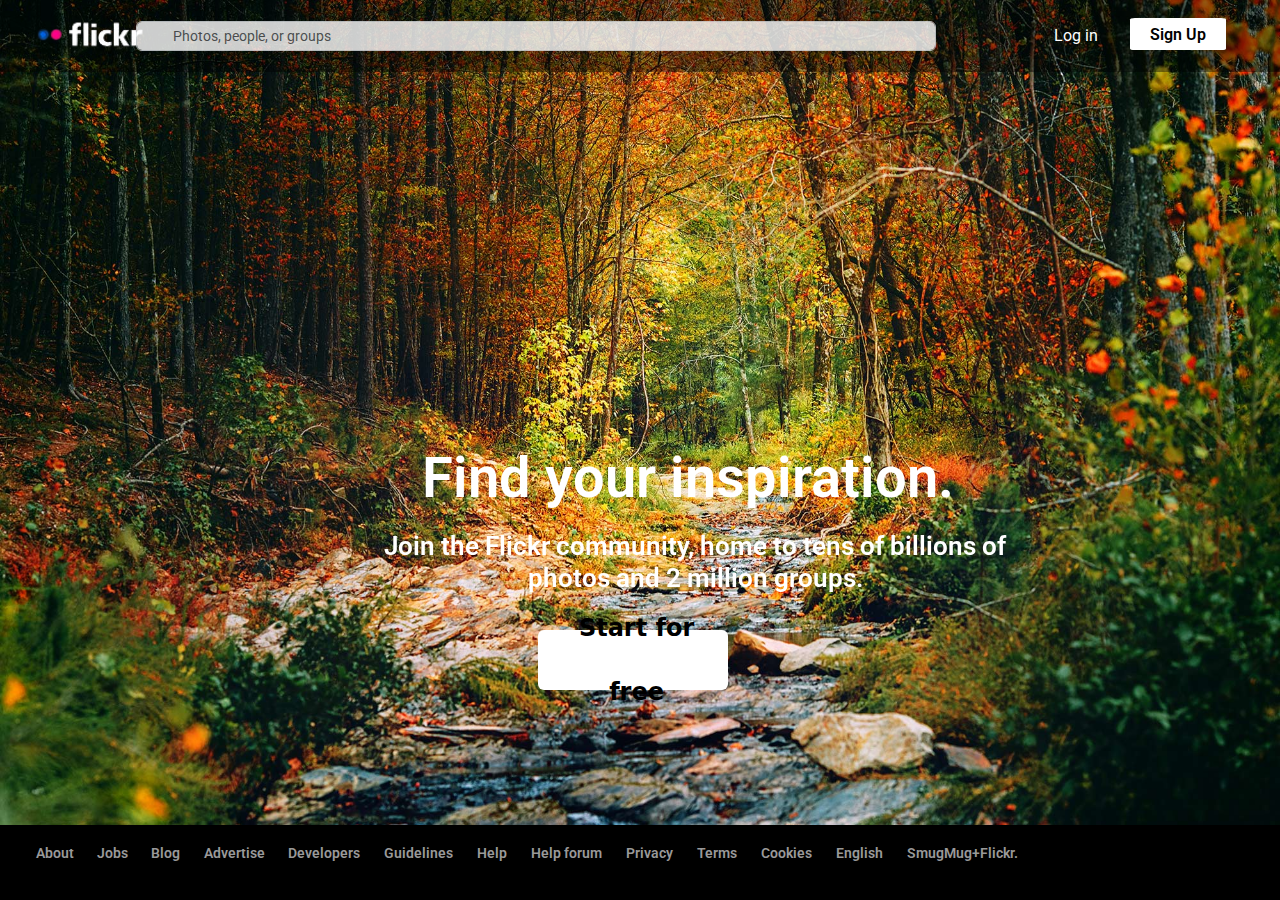
==== index.html @ 41da334c "flick R" ====
<!DOCTYPE html>
<html lang="en">

<head>
  <meta charset="UTF-8">
  <meta name="viewport" content="width=device-width, initial-scale=1.0">
  <title>Flick Project</title>
  <link rel="stylesheet" href="style.css">
  <link rel="stylesheet" href="bootstrap.css">
  <link rel="stylesheet" href="bootstrap.js">
  <link rel="preconnect" href="https://fonts.googleapis.com">
  <link rel="preconnect" href="https://fonts.gstatic.com" crossorigin>
  <link href="https://fonts.googleapis.com/css2?family=Roboto:wght@300&display=swap" rel="stylesheet">
  <link href="https://cdn.jsdelivr.net/npm/bootstrap@5.3.2/dist/css/bootstrap.min.css" rel="stylesheet"
    integrity="sha384-T3c6CoIi6uLrA9TneNEoa7RxnatzjcDSCmG1MXxSR1GAsXEV/Dwwykc2MPK8M2HN" crossorigin="anonymous">
</head>
<header>
  <nav class="navbar col-12-lg col-sm z-3" id="nav">
    <div class="container-fluid">
      <a class="navbar-brand"><img src="www_flickr_com/flick-removebg-preview.png" alt="" id="dots"></a>
      <form class="d-flex" role="search">
        <input class="form-control " type="" placeholder="
        Photos, people, or groups" aria-label="Search" id="but">
        <a href="login.html" id="login">Log in</a>
        <a href="sign up.html" class="btn" type="submit" id="signup">Sign Up</a>
      </form>
    </div>
  </nav>
</header>

<body>

  <div>

    <div class="carousel slide " data-bs-ride="carousel" id="first ">
      <div class="carousel-inner">
        <div class="carousel-item active">
          <img src="www_flickr_com/A_Time_of_Change_Rachel_Brokaw.jpg" class="d-block w-100" alt="..." id="example">

        </div>
        <div class="carousel-item">
          <img src="www_flickr_com/benito_druck.jpg" class="d-block w-100" alt="..." id="example">
        </div>
        <div class="carousel-item">

          <img src="www_flickr_com/Catwalk_am_Bahnhof_Zurich_Oerlikon_Peter_Arn.jpg" class="d-block w-100" alt="..."
            id="example">

        </div>
        <div class="carousel-item">
          <img src="www_flickr_com/Cool_Power_commended-LPOTY_UK_Steve_Cole.jpg" class="d-block w-100" alt="..."
            id="example">

        </div>
        <div class="carousel-item">
          <img src="www_flickr_com/Dawn_of_Another_Day_Sky_Matthews.jpg" class="d-block w-100" alt="..." id="example">
        </div>
        <div class="carousel-item">
          <img src="www_flickr_com/Desert_Beauty_Christoph_Fischer.jpg" class="d-block w-100" alt="..." id="example">
        </div>
        <div class="carousel-item">
          <img src="www_flickr_com/Europes_best_View_Fabian_Fortmann.jpg" class="d-block w-100" alt="..." id="example">
        </div>
        <div class="carousel-item">
          <img src="www_flickr_com/Fantasy_Island_Daniel_Cheong.jpg" class="d-block w-100" alt="..." id="example">
        </div>
        <div class="carousel-item">
          <img src="www_flickr_com/Frosch_Bokeh_2_Axel_F.jpg" class="d-block w-100" alt="..." id="example">
        </div>
        <div class="carousel-item">
          <img src="www_flickr_com/Happy_Birthday_Adam_Iwona_Podlasinska.jpg" class="d-block w-100" alt="..."
            id="example">
        </div>
        <div class="carousel-item">
          <img src="www_flickr_com/A_Time_of_Change_Rachel_Brokaw.jpg" class="d-block w-100" alt="..." id="example">
        </div>
        <div class="carousel-item">
          <img src="www_flickr_com/If_Only_We_Could_Turn_Back_Time_Anna_Kwa.jpg" class="d-block w-100" alt="..."
            id="example">
        </div>
        <div class="carousel-item">
          <img src="www_flickr_com/Mists_of_renfrew_Adam_Gibbs.jpg" class="d-block w-100" alt="..." id="example">
        </div>
        <div class="carousel-item">
          <img src="www_flickr_com/Secluded_Pete_Rowbottom.jpg" class="d-block w-100" alt="..." id="example">
        </div>
        <div class="carousel-item">
          <img src="www_flickr_com/Sheep_in_the_woods_II_James_Mills.jpg" class="d-block w-100" alt="..." id="example">
        </div>
        <div class="carousel-item">
          <img src="www_flickr_com/sunset_1663_Junji_Aoyama.jpg" class="d-block w-100" alt="..." id="example">
        </div>
        <div class="carousel-item">
          <img src="www_flickr_com/Tree_and_Morning_Mist_Jos_Buurmans.jpg" class="d-block w-100" alt="..." id="example">
        </div>
        <div class="carousel-item">
          <img src="www_flickr_com/Untitled_Jorge_Guadalupe_Lizarraga.jpg" class="d-block w-100" alt="..." id="example">
        </div>


      </div>
    </div>

    <div class="
    class">
      <h1 id="find">
        Find your inspiration.
      </h1>
      <p id="find2">Join the Flickr community, home to tens of billions of <br>
        photos and 2 million groups.</p>
    </div>

  </div>
  <a href="sign up.html" class="btn btn-group-lg rounded-2 bg-white icon-link icon-link-hover" id="start">Start for free</a>
  <footer class="container-fluid row " id="flu">
    <div class="col-lg-12 col-md-12 p-3  col-12 ">
      <a href="" id="fluid"> About </a>
      <a href="" id="fluid"> Jobs </a>
      <a href="" id="fluid">Blog</a>
      <a href="" id="fluid"> Advertise </a>
      <a href="" id="fluid">Developers</a>
      <a href="" id="fluid">Guidelines</a>
      <a href="" id="fluid">Help</a>
      <a href="" id="fluid"> Help forum</a>
      <a href="" id="fluid"> Privacy</a>
      <a href="" id="fluid">Terms</a>
      <a href="" id="fluid">Cookies</a>
      <a href="" id="fluid">English</a>
      <a href="" id="fluid">SmugMug+Flickr.</a>
      </p>
    </div>
  </footer>


</body>

<script src="https://cdn.jsdelivr.net/npm/bootstrap@5.3.2/dist/js/bootstrap.bundle.min.js"
  integrity="sha384-C6RzsynM9kWDrMNeT87bh95OGNyZPhcTNXj1NW7RuBCsyN/o0jlpcV8Qyq46cDfL" crossorigin="anonymous"></script>

</html>
---- style.css ----
/*------------ Landing Page Start -------------*/

* {
  margin: 0px;
  padding: 0px;
  box-sizing: border-box;
  font-family: "Roboto", sans-serif;
}
@media screen and (min-width: 992px) {
#first {
  position: relative;
}}

@media screen and (min-width: 992px) {
#nav {
  position: absolute;
  width: 100vw;
  z-index: 100%;
  background-color: #0000006b;
  
}}

@media screen and (min-width: 992px) {
#dots {
  width: 6em;
  transform: translateX(1em);
  /* z-index: 100%; */
}
}

@media screen and (min-width: 992px) {
#but{
opacity: 80%;
}
#login {
  transform: translate(-2em, 0%);
  font-size: 16px;
  font-weight: 400;
  line-height: 56px;
  color: #ffffff;
  text-decoration: none;
}}

@media screen and (min-width: 992px) {
#signup {
  width: 6em;
  height: 2em;
  margin-top: 1%;
  margin-right: 5ex;
  color: black;
  background-color: #ffffff;
  border: none;
  font-size: 16px;
  font-weight: 600;
  border-radius: 5%;

 padding-top: 5px;
}}

@media screen and (min-width: 992px) {
#example {
  width: 100vw;
  height: 100vh;
}}

@media screen and (min-width: 992px) {
#find {
  position: absolute;
  transform: translateY(-450px);
  margin-left: 33vw;
  font-size: 56px;
  font-weight: 600;
  line-height: 56px;
  color: #ffffff;
}}

@media screen and (min-width: 992px) {
#find2 {
  position: absolute;
  transform: translateY(-370px);
  margin-left: 30vw;
  font-size: 26px;
  font-weight: 600;
  line-height: 32px;
  color: #ffffff;
  text-align: center;
}}

@media screen and (min-width: 992px) {
class{
  display: flex;
  justify-content: center;
}}

@media screen and (min-width: 992px) {
#start {
  position: absolute;
  transform: translateY(-270px);
  margin-left: 42vw;
  font-size: 24px;
  font-weight: 600;
  line-height: 64px;
  color: black;
  padding-left: 20px;
  text-align: center;
  width: 190px;
  height: 60px;
  border-radius: 0%;
}}


#start:hover{
  color:#898989;
}
@media screen and (min-width: 992px) {
button{
  display: flex;
  justify-content: center;

}}

@media screen and (min-width: 992px) {
#flu {
  position: absolute;
  background-color: #000000;
  width: 1377px;
  height: 75px;
  margin-top:-75px;
  /* transform: translateY(-60px); */
  display: flex;
  justify-content: space-between;
  text-decoration: none;
  row-gap: 1em;
}}

@media screen and (min-width: 992px) {
#fluid {
  text-decoration: none;
  margin-left: 20px;
  margin-top: 1;
  color: #999999;
  font-size: 14px;
  font-weight: 600;
  line-height: 17px;

}}

@media screen and (min-width: 992px) {
#but {
  width: 800px;
  height: 30px;
  transform: translateX(-150px);
  margin-top: 13px;
  background-color: #ffffff;
  font-size: 14px;
  font-weight: 400;
  line-height: 20px;
  color: #000000;
  
}}
@media screen and (min-width: 992px) {
#smallwords{
  position: absolute;
  transform: translateY(-300px);
}}
/* .................... media query ...........................................................*/
@media screen and (min-width: 475px) and (max-width: 1180px) {
  #first {
    position: relative;
  }
}
@media screen and (min-width: 475px) and (max-width: 1180px) {
  #nav {
    position: absolute;
    width: 100vw;
    z-index: 100%;
    background-color: black;
    opacity: 80%;
  }
}
@media screen and (min-width: 475px) and (max-width: 1180px) {
  #dots {
    width: 6em;
    opacity: 100% !important;
    transform: translateX(1em);
  }
}
@media screen and (min-width: 475px) and (max-width: 1180px) {
  #login {
    transform: translate(-2em, 0%);
    font-size: 16px;
    font-weight: 400;
    line-height: 56px;
    color: #ffffff;
    text-decoration: none;
  }
}
@media screen and (min-width: 475px) and (max-width: 1180px) {
  #signup {
    width: 6em;
    height: 2em;
    margin-top: 1%;
    margin-right: 5ex;
    color: black;
    background-color: #ffffff;
    border: none;
    font-size: 16px;
    font-weight: 600;
    border-radius: 5%;
  }
}
@media screen and (min-width: 475px) and (max-width: 1180px) {
  #example {
    width: 100vw;
    height: 100vh;
  }
}
@media screen and (min-width: 475px) and (max-width: 1180px) {
  #find {
    position: absolute;
    transform: translateY(-650px);
    margin-left: 130px;
    font-size: 50px;
    font-weight: 600;
    line-height: 56px;
    color: #ffffff;
  }
}
@media screen and (min-width: 475px) and (max-width: 1180px) {
  #find2 {
    position: absolute;
    transform: translateY(-570px);
    margin-left: 60px;
    font-size: 26px;
    font-weight: 600;
    line-height: 32px;
    color: #ffffff;
    text-align: center;
  }
}
@media screen and (min-width: 475px) and (max-width: 1180px) {
  #start {
    position: absolute;
    transform: translateY(-470px);
    margin-left: 270px;
    font-size: 26px;
    font-weight: 600;
    line-height: 32px;
    color: black;
    text-align: center;
    width: 200px;
    height: 70px;
  }
}
@media screen and (min-width: 475px) and (max-width: 1180px) {
  #flu {
    position: absolute;
    background-color: black;
    width: 100vw;
    height: 130px;
    margin: auto;
    transform: translateY(-130px);
    display: flex;
    justify-content: space-evenly;
    text-decoration: none;
    row-gap: 1em;
  }
}
@media screen and (min-width: 475px) and (max-width: 1180px) {
  #fluid {
    text-decoration: none;
    margin-left: 45px;
    margin-top: 2ex;
    color: #ffffff;
    font-size: 14px;
    font-weight: 400;
    line-height: 17px;
  }
}
@media screen and (min-width: 475px) and (max-width: 1180px) {
  #but {
    display: none
 
  }
}
/* small screen/////////////////////////////////////////////// */


@media screen and (max-width: 475px) {
  #first {
    position: relative;
  }
}
@media screen and (max-width: 475px) {
  #nav {
    position: absolute;
    width: 100vw;
    z-index: 100%;
    background-color: black;
    opacity: 80%;
  }
}
@media screen and (max-width: 475px) {
  #dots {
    width: 6em;
    opacity: 100% !important;
    transform: translateX(1em);
  }
}
@media screen and (max-width: 475px) {
  #login {
    transform: translate(-2em, 0%);
    font-size: 16px;
    font-weight: 400;
    line-height: 56px;
    color: #ffffff;
    text-decoration: none;
  }
}
@media screen and (max-width: 475px) {
  #signup {
    width: 6em;
    height: 2em;
    margin-top: 1%;
    margin-right: 5ex;
    color: black;
    background-color: #ffffff;
    border: none;
    font-size: 16px;
    font-weight: 600;
    border-radius: 5%;
  }
}
@media screen and (max-width: 475px) {
  #example {
    width: 100vw;
    height: 100vh;
    
  }
}

@media screen and (max-width: 475px) {
  #find {
    position: absolute;
    transform: translateY(-500px);
    margin-left: 10px;
   text-align: center;
    font-size: 3em;
    font-weight: 600;
    line-height: 56px;
    color: #ffffff;
  }
}
@media screen and (max-width: 475px) {
  #find2 {
    display: none;
    position: absolute;
    transform: translateY(-570px);
    margin-left: 60px;
    font-size: 26px;
    font-weight: 600;
    line-height: 32px;
    color: #ffffff;
    text-align: center;
  }
}
@media screen and (max-width: 475px) {
  #start {
    position: absolute;
    transform: translateY(-370px);
    margin-left: 90px;
    font-size: 26px;
    font-weight: 600;
    line-height: 32px;
    color: black;
    justify-content: center;
    width: 200px;
    height: 70px;
  }
}
@media screen and (max-width: 475px) {
  #flu {
    position: absolute;
    background-color: black;
    width: 100vw;
    height: 700px;
    margin: auto;
    /* transform: translateY(-233px); */
    
    text-decoration: none;
    row-gap: 1em;
  }
}
@media screen and (max-width: 475px) {
  #fluid {
    text-decoration: none;
    border-bottom: 1px solid #ffffff;
    margin-left: 15px;
    margin-top: 2ex;
    color: #ffffff;
    font-size: 14px;
    font-weight: 400;
    line-height: 17px;
    display: flex;
    
    /* column-gap: ; */
  }
}
@media screen and (max-width: 475px) {
  #but {
    display: none
 
  }
}

/*------------ Landing Page End -------------*/

/*-------------- Log In Start ---------------*/
* {
  margin: 0px;
  padding: 0px;
  box-sizing: border-box;
}
@media screen and (min-width: 992px) {
#navlog{
  position: absolute;
  width: 100vw;
  height: 3em;
  z-index: 100%;
  background-color: #212124;
}}
@media screen and (min-width: 992px) {

#dotslog{
  width: 6em;
  transform: translateX(-70em);

}}
@media screen and (min-width: 992px) {
#signlog {
  background-size: contain;
position: absolute;
}}
@media screen and (min-width: 992px) {

#examplelog {
  width: 100vw;
  height: 100vh;
position: relative;
 
}}

@media screen and (min-width: 992px) {
#formlog {
  position:absolute;
  height: 19em;
 margin-left: 30em;
  transform: translateY(11em);
  background-color: #ffffff;
}}
@media screen and (min-width: 992px) {
#notlog{
  margin-left: 15%;
  transform: translateY(1em);
  font-size: 14px;
  font-weight: 400;
  line-height: 18px;
  color: #212124;
  text-decoration: none;
}}
@media screen and (min-width: 992px) {
#nottlog{
  
  transform: translateY(10em);
  font-size: 14px;
  font-weight: 400;
  line-height: 18px;
  text-decoration: none;
}}
@media screen and (min-width: 992px) {
#plog{
  transform: translateY(2em);
  margin-left: 30%;
  font-size: 20px;
  font-weight: 400;
  line-height: 26px;
  color: #212124;
}}
@media screen and (min-width: 992px) {
#inputlog {
  color: black;
  width: 85%;
  height: 20%;
  margin-left: 7%;
  margin-top: 20%;
}}
@media screen and (min-width: 992px) {

#nextlog {
  color: black;
  width: 85%;
  height: 13%;
  margin-left: 7%;
  margin-top: 10%;
  font-size: 16px;
  font-weight: 600;
  line-height: 21px;
  color: #ffffff;

}}
@media screen and (min-width: 992px) {
#footlog{
  width: 100vw;
  height: 7vh;
  transform: translateY(16em);
}}
@media screen and (min-width: 992px) {
#helplog{
  display: flex;
  justify-content: space-evenly;
  margin-top: 4em;

 
}}
@media screen and (min-width: 992px) {
#helps1log{
 margin-left: 12em;
  text-decoration: none;
  color: #ffffff;
  font-size: 16px;
  font-weight: 400;
  line-height: 21px;
}}
@media screen and (min-width: 992px) {
#helps2log{
  margin-left: 1em;
   text-decoration: none;
   color: #ffffff;
   font-size: 16px;
   font-weight: 400;
   line-height: 21px;
}}
@media screen and (min-width: 992px) {
#helps3log{
  margin-left: 1em;
   text-decoration: none;
   color: #ffffff;
   margin-right: 1em;
   font-size: 16px;
   font-weight: 400;
   line-height: 21px;
}}
@media screen and (min-width: 992px) {
#numlog{
  transform: translate(35em, 5em);
  font-size: 14px;
  font-weight: 400;
  line-height: 18px;
  color: #ffffff;
  margin-left: 9em;
}}
@media screen and (min-width: 992px) {
#buttonlog{
  margin-top: -7ex;
  font-size: 16px;
  font-weight: 400;
  line-height: 21px;
  color: #ffffff;
}}
@media screen and (min-width: 992px) {
#englog{
  
  font-weight: 400;
  line-height: 21px;
  color: #ffffff;
}}
@media screen and (min-width: 992px) {
#logolog{
  margin-top: -45em;
  margin-left: 42%;
  width: 3em;
}}

/* ...........................small screen .......................................
*/

/* ...........................small screen .......................................
*/
/* ...........................small screen .......................................
*/

* {
  margin: 0px;
  padding: 0px;
  box-sizing: border-box;
}
@media screen and (max-width: 475px) {
#navlog{
  position: absolute;
  width: 100vw;
  height: 3em;
  z-index: 100%;
  background-color: #212124;
}}
@media screen and (max-width: 475px) {
#dotslog{
  width: 50px;
  transform: translateX(-15em);

}}
@media screen and (max-width: 475px) {
#signlog {
  background-size: contain;
position: absolute;
}}

@media screen and (max-width: 475px) {
#examplelog {
  width: 100vw;
  height: 100vh;
position: relative;
 
}}

@media screen and (max-width: 475px) {
#formlog {
  position:absolute;
width: 280px;
 margin-left: 20px;
  margin-top: 100px;
  background-color: #ffffff;
}}
@media screen and (max-width: 475px) {
#notlog{
  margin-left: 15%;
  transform: translateY(1em);
  font-size: 14px;
  font-weight: 400;
  line-height: 18px;
  color: #212124;
  text-decoration: none;
}}
@media screen and (max-width: 475px) {
#nottlog{
  
  transform: translateY(10em);
  font-size: 14px;
  font-weight: 400;
  line-height: 18px;
  text-decoration: none;
}}
@media screen and (max-width: 475px) {
#plog{
  transform: translateY(2em);
  margin-left: 30%;
  font-size: 20px;
  font-weight: 400;
  line-height: 26px;
  color: #212124;
}}
@media screen and (max-width: 475px) {
#inputlog {
  color: black;
  width: 85%;
  height: 20%;
  margin-left: 7%;
  margin-top: 20%;
}}
@media screen and (max-width: 475px) {
#nextlog {
  color: black;
  width: 85%;
  height: 13%;
  margin-left: 7%;
  margin-top: 10%;
  font-size: 16px;
  font-weight: 600;
  line-height: 21px;
  color: #ffffff;

}}
@media screen and (max-width: 475px) {
#footlog{
  width: 100vw;
  height: 7vh;
  transform: translateY(16em);
}}
@media screen and (max-width: 475px) {
#helplog{
  display: flex;
  justify-content: space-evenly;
  margin-top: 100px;
  margin-left:-20px;

 
}}
@media screen and (max-width: 475px) {
#helps1log{
 margin-left: 10em;
  text-decoration: none;
  color: #ffffff;
  font-size: 16px;
  font-weight: 400;
  line-height: 21px;
}}
@media screen and (max-width: 475px) {
#helps2log{
  margin-left: 1em;
   text-decoration: none;
   color: #ffffff;
   font-size: 16px;
   font-weight: 400;
   line-height: 21px;
}}
@media screen and (max-width: 475px) {
#helps3log{
  margin-left: 1em;
   text-decoration: none;
   color: #ffffff;
   margin-right: 1em;
   font-size: 16px;
   font-weight: 400;
   line-height: 21px;
}}
@media screen and (max-width: 475px) {
#numlog{
  display: none;
  transform: translate(35em, 5em);
  font-size: 14px;
  font-weight: 400;
  line-height: 18px;
  color: #ffffff;
  margin-left: 9em;
}}
@media screen and (max-width: 475px) {
#buttonlog{
  margin-top: -7ex;
  font-size: 16px;
  font-weight: 400;
  line-height: 21px;
  color: #ffffff;
}}
@media screen and (max-width: 475px) {
#englog{
  
  font-weight: 400;
  line-height: 21px;
  color: #ffffff;
}}
@media screen and (max-width: 475px) {
#logolog{
  margin-top: -650px;
  margin-left: 42%;
  width: 3em;
}}

/* ................................ medium screen .................................... */
/* ................................ medium screen .................................... */
/* ................................ medium screen .................................... */
* {
  margin: 0px;
  padding: 0px;
  box-sizing: border-box;
}
@media screen and (min-width: 475px) and (max-width: 1180px) {
#navlog{
  position: absolute;
  width: 100vw;
  height: 3em;
  z-index: 100%;
  background-color: #212124;
}}
@media screen and (min-width: 475px) and (max-width: 1180px) {
#dotslog{
  width: 6em;
  transform: translateX(-35em);
}}
@media screen and (min-width: 475px) and (max-width: 1180px) {
#signlog {
  background-size: contain;
position: absolute;
}}
@media screen and (min-width: 475px) and (max-width: 1180px) {
#examplelog {
  width: 100vw;
  height: 100vh;
position: relative;
 
}}

@media screen and (min-width: 475px) and (max-width: 1180px) {
#formlog {
  position:absolute;
  width: 500px;
  height: 450px;
 margin-left: 130px;
  transform: translateY(400px);
  background-color: #ffffff;
}}
@media screen and (min-width: 475px) and (max-width: 1180px) {
#notlog{
  margin-left: 15%;
  transform: translateY(1em);
  font-size: 14px;
  font-weight: 400;
  line-height: 18px;
  color: #212124;
  text-decoration: none;
}}@media screen and (min-width: 475px) and (max-width: 1180px) {
#nottlog{
  
  transform: translateY(10em);
  font-size: 14px;
  font-weight: 400;
  line-height: 18px;
  text-decoration: none;
}}
@media screen and (min-width: 475px) and (max-width: 1180px) {
#plog{
  transform: translateY(70px);
  margin-left: 30%;
  font-size: 30px;
  font-weight: 400;
  line-height: 26px;
  color: #212124;
}}
@media screen and (min-width: 475px) and (max-width: 1180px) {
input {
  color: black;
  width: 85% !important;
  height: 20%;
  margin-left: 33px !important;
  margin-top: 100px !important;
}}
@media screen and (min-width: 475px) and (max-width: 1180px) {
#nextlog {
  color: black;
  width: 85%;
  height: 13%;
  margin-left: 7%;
  margin-top: 10%;
  font-size: 16px;
  font-weight: 600;
  line-height: 21px;
  color: #ffffff;

}}
@media screen and (min-width: 475px) and (max-width: 1180px) {
#footlog{
  width: 100vw;
  height: 7vh;
  transform: translateY(16em);
}}
@media screen and (min-width: 475px) and (max-width: 1180px) {
#helplog{
  display: flex;
  justify-content: space-evenly;
  margin-top: 4em;

 
}}
@media screen and (min-width: 475px) and (max-width: 1180px) {
#helps1log{
 margin-left: 12em;
  text-decoration: none;
  color: #ffffff;
  font-size: 16px;
  font-weight: 400;
  line-height: 21px;
}}
@media screen and (min-width: 475px) and (max-width: 1180px) {
#helps2log{
  margin-left: 1em;
   text-decoration: none;
   color: #ffffff;
   font-size: 16px;
   font-weight: 400;
   line-height: 21px;
}}
@media screen and (min-width: 475px) and (max-width: 1180px) {
#helps3log{
  margin-left: 1em;
   text-decoration: none;
   color: #ffffff;
   margin-right: 1em;
   font-size: 16px;
   font-weight: 400;
   line-height: 21px;
}}
@media screen and (min-width: 475px) and (max-width: 1180px) {
#numlog{
  transform: translate(3em, 50px);
  font-size: 14px;
  font-weight: 400;
  line-height: 18px;
  color: #ffffff;
  margin-left: 9em;
}}
@media screen and (min-width: 475px) and (max-width: 1180px) {
#buttonlog{
  margin-top: -7ex;
  font-size: 16px;
  font-weight: 400;
  line-height: 21px;
  color: #ffffff;
}}
@media screen and (min-width: 475px) and (max-width: 1180px) {
#englog{
  
  font-weight: 400;
  line-height: 21px;
  color: #ffffff;
}}
@media screen and (min-width: 475px) and (max-width: 1180px) {
#logolog{
  margin-top: -870px;
  margin-left: 42%;
  width: 60px;
}}
/* sign up//////////////////////////////////////////////////////////////////////////////////////////////////////////////////////////////////////////////////// */

*{
  margin: 0;
  padding: 0;
  box-sizing: border-box;
}
@media screen and (min-width: 992px) {

#navsign {
  position: absolute;
  width: 100vw;
  height: 3em;
  z-index: 100%;
  position: fixed;
  background-color: #212124;
}}
@media screen and (min-width: 992px) {
#dotssign {
  width: 6em;
  transform: translateX(-70em);
}}
@media screen and (min-width: 992px) {
#signsign {
  background-size: cover;
  position: absolute;
}}
@media screen and (min-width: 992px) {
#examplesign {
  width: 100vw;
  height: 100%;
  position: fixed;
}}

@media screen and (min-width: 992px) {
#formsign {
  width: 350px ;
  position: absolute;
  height: 720px;
  margin-left: 500px;
  transform: translateY(70px);
  background-color: #ffffff;
 
}}
@media screen and (min-width: 992px) {
#screen{
  position: absolute;
  margin-left: 160px;
  margin-top: 20px;
}}
@media screen and (min-width: 992px) {
#notsign {
  margin-left: -1em;
  margin-bottom: 2em;
  transform: translateY(1em);
  font-size: 12px;
  font-weight: 400;
  line-height: 16px;
  color: #898989;
  text-align: center;
}}
@media screen and (min-width: 992px) {
#nottsign {
  transform: translateY(10em);
  font-size: 12px;
  font-weight: 400;
  line-height: 16px;
  text-decoration: none;
}}
@media screen and (min-width: 992px) {
#ntsign {
  margin-left: 15%;
  margin-top: -1em;
  transform: translateY(1em);
  font-size: 14px;
  font-weight: 400;
  line-height: 18px;
  color: #212124;
  text-decoration: none;
}}
@media screen and (min-width: 992px) {
#notesign {
  transform: translateY(10em);
  font-size: 14px;
  font-weight: 400;
  line-height: 18px;
  color: #006dac;
  text-decoration: none;
}
}
@media screen and (min-width: 992px) {
#psign {
  transform: translateY(2em);
  margin-left: 30%;
  margin-bottom: 3em;
  font-size: 20px;
  font-weight: 400;
  line-height: 26px;
  color: #212124;
}}
@media screen and (min-width: 992px) {
#floatingInput {
  color: black;
  width: 100%;
  /* height: 10%; */
  margin-top: 2%;
}}
@media screen and (min-width: 992px) {
#nextsign {
  color: black;
  width: 85%;
  height: 5ex;
  margin-left: 7%;
  margin-top: 30%;
  font-size: 16px;
  font-weight: 600;
  line-height: 21px;
  color: #ffffff;
}
}
@media screen and (min-width: 992px) {
#helpsign {
  display: flex;
  justify-content: space-evenly;
  margin-top: 4em;
}}
@media screen and (min-width: 992px) {
#helps1sign {
  margin-left: 12em;
  text-decoration: none;
  color: #ffffff;
  font-size: 16px;
  font-weight: 400;
  line-height: 21px;
}}
@media screen and (min-width: 992px) {
#helps2sign {
  margin-left: 1em;
  text-decoration: none;
  color: #ffffff;
  font-size: 16px;
  font-weight: 400;
  line-height: 21px;
}}
@media screen and (min-width: 992px) {
#helps3sign {
  margin-left: 1em;
  text-decoration: none;
  color: #ffffff;
  margin-right: 1em;
  font-size: 16px;
  font-weight: 400;
  line-height: 21px;
}}
@media screen and (min-width: 992px) {
#numsign {
  margin-top: 15px;
transform: translateX(570px);
  z-index: 100%;
  position: absolute;
  /* position: fixed; */
  font-size: 14px;
  font-weight: 400;
  line-height: 18px;
  color: #a7a7a7;
}}
@media screen and (min-width: 992px) {
#buttonsign {
  margin-top: -7ex;
  font-size: 16px;
  font-weight: 400;
  line-height: 21px;
  color: #ffffff;
}}
@media screen and (min-width: 992px) {
#engsign {
  font-weight: 400;
  line-height: 21px;
  color: #ffffff;
}}
/* ........................medium screen..................................... */
/* ........................medium screen..................................... */
/* ........................medium screen..................................... */

@media screen and (min-width: 475px) and (max-width: 1180px)
{#navsign {
  position: absolute;
  width: 100vw;
  height: 60px;
  z-index: 100%;
  position: fixed;
  background-color: #212124;
  display: flex;
  justify-content: center;
}}
@media screen and (min-width: 475px) and (max-width: 1180px) {
#dotssign {
  width: 6em;
  transform: translateX(-30em);
}
}
@media screen and (min-width: 475px) and (max-width: 1180px) {
#signsign {
  background-size: cover;
  position: absolute;
}}

@media screen and (min-width: 475px) and (max-width: 1180px) {
#examplesign {
  width: 100vw;
  height: 100%;
  position: fixed;
}}

@media screen and (min-width: 475px) and (max-width: 1180px) {
#formsign {
  position: absolute;
  margin-left: 230px;
  width: 340px;
  height: 720px;
  margin-top: 160px;
  background-color: #ffffff;
}}
@media screen and (min-width: 475px) and (max-width: 1180px) {
  #screen{
      position: absolute;
      margin-left: 160px;
      margin-top: 20px;
  }}
@media screen and (min-width: 475px) and (max-width: 1180px) {
#notsign {
  margin-left: -1em;
  margin-bottom: 2em;
  transform: translateY(1em);
  font-size: 12px;
  font-weight: 400;
  line-height: 16px;
  color: #898989;
  text-align: center;
}}

@media screen and (min-width: 475px) and (max-width: 1180px) {
#nottsign {
  transform: translateY(10em);
  font-size: 12px;
  font-weight: 400;
  line-height: 16px;
  text-decoration: none;
}}
@media screen and (min-width: 475px) and (max-width: 1180px) {
#ntsign {
  margin-left: 15%;
  margin-top: -1em;
  transform: translateY(1em);
  font-size: 14px;
  font-weight: 400;
  line-height: 18px;
  color: #212124;
  text-decoration: none;
 }}
 @media screen and (min-width: 475px) and (max-width: 1180px) {
#notesign {
  transform: translateY(10em);
  font-size: 14px;
  font-weight: 400;
  line-height: 18px;
  color: #006dac;
  text-decoration: none;
}}
@media screen and (min-width: 475px) and (max-width: 1180px) {
#psign {
  transform: translateY(2em);
  margin-left: 30%;
  margin-bottom: 3em;
  font-size: 20px;
  font-weight: 400;
  line-height: 26px;
  color: #212124;
}
}
@media screen and (min-width: 475px) and (max-width: 1180px) {
#inputsign {
  color: black;
  width: 85%;
  height: 4em;
  margin-left: 7%;
  margin-top: 2%;
}}
@media screen and (min-width: 475px) and (max-width: 1180px) {
#nextsign {
  color: black;
  width: 85%;
  height: 5ex;
  margin-left: 7%;
  margin-top: 30%;
  font-size: 16px;
  font-weight: 600;
  line-height: 21px;
  color: #ffffff;
}}
@media screen and (min-width: 475px) and (max-width: 1180px) {
#helpsign {
  display: flex;
  justify-content: space-evenly;
  margin-top: 4em;
}}
@media screen and (min-width: 475px) and (max-width: 1180px) {
#helps1sign {
  margin-left: 12em;
  text-decoration: none;
  color: #ffffff;
  font-size: 16px;
  font-weight: 400;
  line-height: 21px;
}}

@media screen and (min-width: 475px) and (max-width: 1180px) {
#helps2sign {
  margin-left: 1em;
  text-decoration: none;
  color: #ffffff;
  font-size: 16px;
  font-weight: 400;
  line-height: 21px;
}}

@media screen and (min-width: 475px) and (max-width: 1180px) {
#helps3sign {
  margin-left: 1em;
  text-decoration: none;
  color: #ffffff;
  margin-right: 1em;
  font-size: 16px;
  font-weight: 400;
  line-height: 21px;
}}
@media screen and (min-width: 475px) and (max-width: 1180px) {
#numsign {
  transform: translate(200px, 40px);
  z-index: 100%;
  position: absolute;
  /* position: fixed; */
  font-size: 14px;
  font-weight: 400;
  line-height: 18px;
  color: #ffffff;
}}
@media screen and (min-width: 475px) and (max-width: 1180px) {
#buttonsign {
  margin-top: -7ex;
  font-size: 16px;
  font-weight: 400;
  line-height: 21px;
  color: #ffffff;
}
}
@media screen and (min-width: 475px) and (max-width: 1180px) {
#engsign {
  font-weight: 400;
  line-height: 21px;
  color: #ffffff;
}}
/* ......................media query for small screen................. *//* ......................media query for small screen................. */
/* ......................media query for small screen................. */

@media screen and (max-width: 475px)
{#navsign {
  position: absolute;
  width: 100vw;
  height: 60px;
  z-index: 100%;
  position: fixed;
  background-color: #212124;
  display: flex;
  justify-content: center;
}}
@media screen and (max-width: 475px) {
#dotssign {
  width: 6em;
  transform: translateX(-15em);
}
}
@media screen and (max-width: 475px) {
#signsign {
  background-size: cover;
  position: absolute;
}}

@media screen and (max-width: 475px) {
#examplesign {
  width: 100vw;
  height: 100%;
  position: fixed;
}}

@media screen and (max-width: 475px) {
#formsign {
  position: absolute;
  margin-left: 50px;
  width: 80vw;
  height: 680px;
  margin-top: 70px;
  background-color: #ffffff;
}}
@media screen and (max-width: 475px) {
#screen{
  position: absolute;
  margin-left: 140px;
  margin-top: 20px;
}}
@media screen and (max-width: 475px) {
#notsign {
  margin-left: -1em;
  margin-bottom: 2em;
  transform: translateY(1em);
  font-size: 12px;
  font-weight: 400;
  line-height: 16px;
  color: #898989;
  text-align: center;
}}

@media screen and (max-width: 475px) {
#nottsign {
  transform: translateY(10em);
  font-size: 12px;
  font-weight: 400;
  line-height: 16px;
  text-decoration: none;
}}
@media screen and (max-width: 475px) {
#ntsign {
  margin-left: 15%;
  margin-top: -1em;
  transform: translateY(1em);
  font-size: 14px;
  font-weight: 400;
  line-height: 18px;
  color: #212124;
  text-decoration: none;
 }}
 @media screen and (max-width: 475px) {
#notesign {
  transform: translateY(10em);
  font-size: 14px;
  font-weight: 400;
  line-height: 18px;
  color: #006dac;
  text-decoration: none;
}}
@media screen and (max-width: 475px){
#psign {
  transform: translateY(2em);
  margin-left: 30%;
  margin-bottom: 3em;
  font-size: 20px;
  font-weight: 400;
  line-height: 26px;
  color: #212124;
}
}
@media screen and (max-width: 475px) {
#inputsign {
  color: black;
  width: 85%;
  height: 4em;
  margin-left: 7%;
  margin-top: 2%;
}}
@media screen and (max-width: 475px) {
#nextsign {
  color: black;
  width: 85%;
  height: 5ex;
  margin-left: 7%;
  margin-top: 30%;
  font-size: 16px;
  font-weight: 600;
  line-height: 21px;
  color: #ffffff;
}}
@media screen and (max-width: 475px) {
#helpsign {
  display: flex;
  justify-content: space-evenly;
  margin-top: 4em;
}}
@media screen and (max-width: 475px) {
#helps1sign {
  margin-left: 12em;
  text-decoration: none;
  color: #ffffff;
  font-size: 16px;
  font-weight: 400;
  line-height: 21px;
}}

@media screen and (max-width: 475px) {
#helps2sign {
  margin-left: 1em;
  text-decoration: none;
  color: #ffffff;
  font-size: 16px;
  font-weight: 400;
  line-height: 21px;
}}

@media screen and (max-width: 475px){
#helps3sign {
  margin-left: 1em;
  text-decoration: none;
  color: #ffffff;
  margin-right: 1em;
  font-size: 16px;
  font-weight: 400;
  line-height: 21px;
}}
@media screen and (max-width: 475px) {
#numsign {
  display: none;
  transform: translate(0px, 80px);
  z-index: 100%;
  position: absolute;
  /* position: fixed; */
  font-size: 14px;
  font-weight: 400;
  line-height: 18px;
  color: #ffffff;
}}
@media screen and (max-width: 475px) {
#buttonsign {
  margin-top: -7ex;
  font-size: 16px;
  font-weight: 400;
  line-height: 21px;
  color: #ffffff;
}
}
@media screen and (max-width: 475px) {
#engsign {
  font-weight: 400;
  line-height: 21px;
  color: #ffffff;
}}
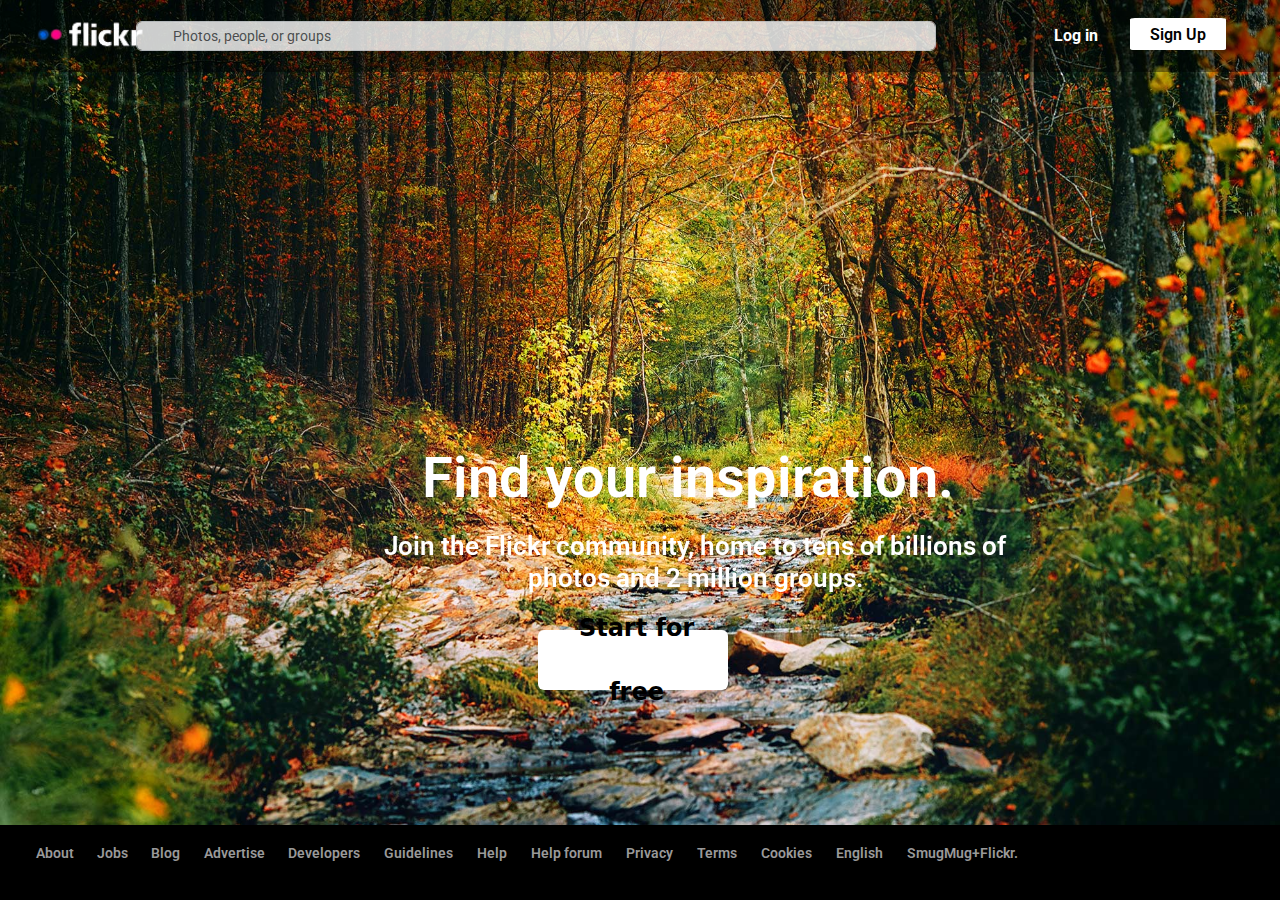
==== commit ee3116aa: "flick R3" ====
--- a/index.html
+++ b/index.html
@@ -21,7 +21,7 @@
       <form class="d-flex" role="search">
         <input class="form-control " type="" placeholder="
         Photos, people, or groups" aria-label="Search" id="but">
-        <a href="login.html" id="login">Log in</a>
+        <a href="login.html" id="login" class="fw-bold">Log in</a>
         <a href="sign up.html" class="btn" type="submit" id="signup">Sign Up</a>
       </form>
     </div>
